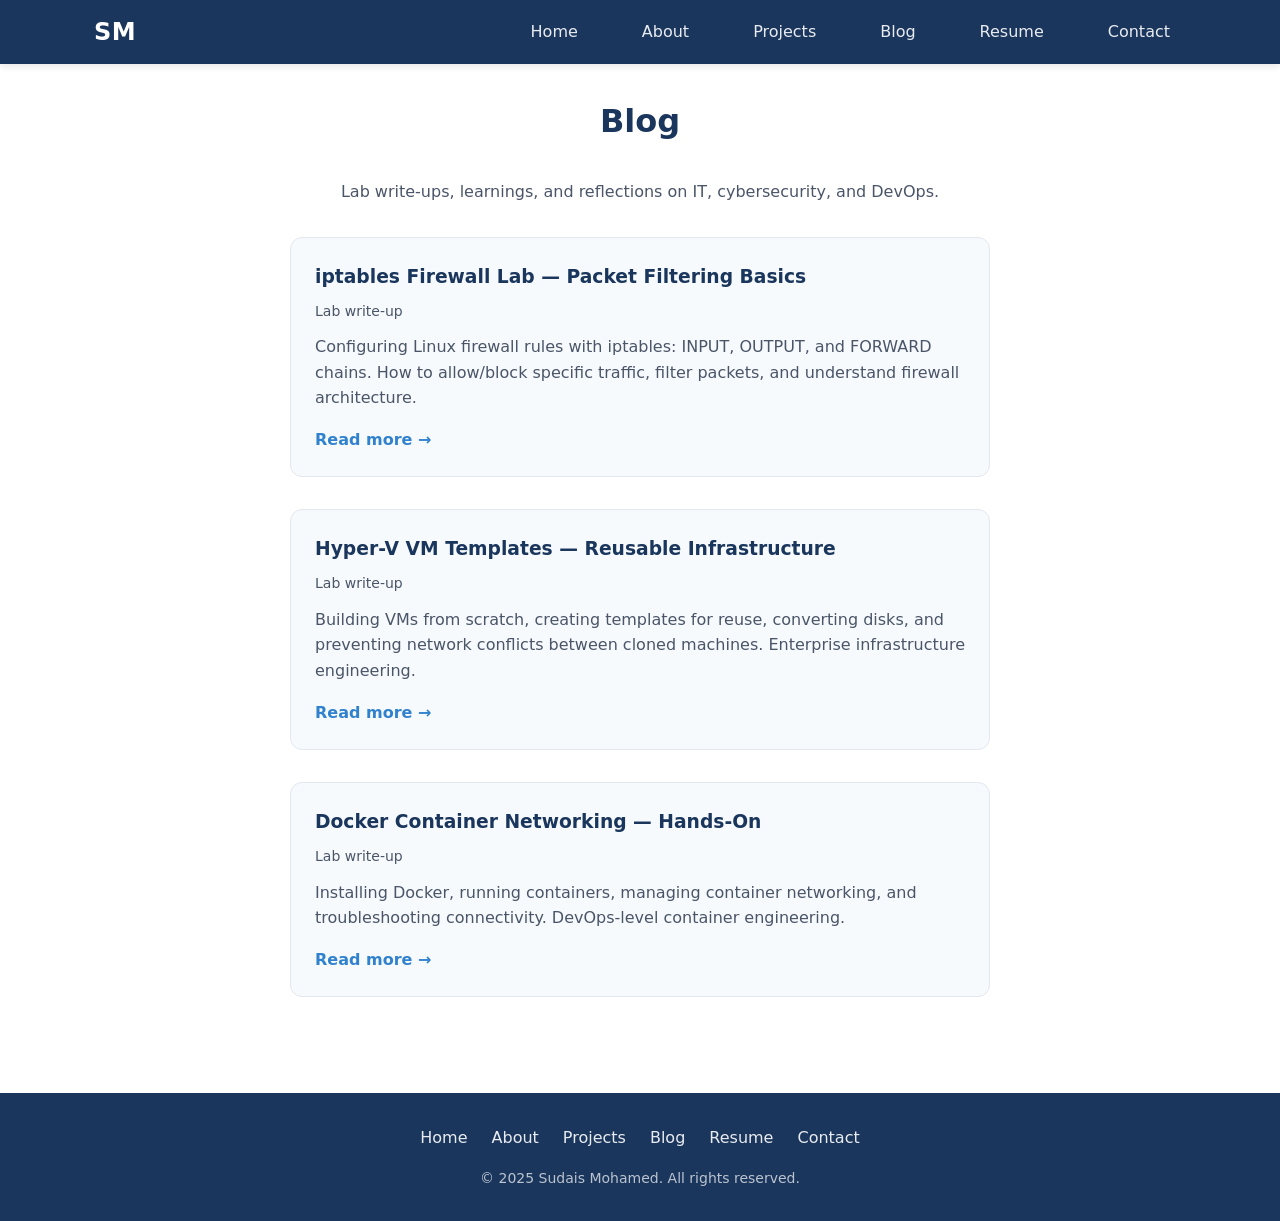
==== blog.html @ 584397a9 "refactor: Revise chatbot functionality and update .gitignore - Transition chatbot.js from FAQ-based " ====
<!DOCTYPE html>
<html lang="en">
<head>
  <meta charset="UTF-8">
  <meta name="viewport" content="width=device-width, initial-scale=1.0">
  <meta name="description" content="Blog - Sudais Mohamed - IT, Cybersecurity, and Lab write-ups">
  <title>Blog | Sudais Mohamed</title>
  <link rel="stylesheet" href="styles.css">
  <style>
    .blog-intro { text-align: center; margin-bottom: 2rem; color: var(--text-light); }
    .blog-list { max-width: 700px; margin: 0 auto; }
    .blog-post { margin-bottom: 2rem; padding: 1.5rem; background: var(--bg-alt); border-radius: var(--border-radius-lg); border: 1px solid var(--border-color); }
    .blog-post h3 { color: var(--primary-color); margin-bottom: 0.5rem; }
    .blog-post .date { font-size: 0.875rem; color: var(--text-light); margin-bottom: 0.75rem; }
    .blog-post p { color: var(--text-light); margin-bottom: 1rem; }
    .blog-post a { font-weight: 600; }
  </style>
</head>
<body>
  <nav id="navbar" class="navbar">
    <div class="nav-container container">
      <a href="index.html" class="nav-brand">SM</a>
      <button class="nav-toggle" id="nav-toggle" aria-label="Toggle menu">
        <span class="hamburger"></span>
        <span class="hamburger"></span>
        <span class="hamburger"></span>
      </button>
      <ul class="nav-menu" id="nav-menu">
        <li><a href="index.html#home" class="nav-link">Home</a></li>
        <li><a href="index.html#about" class="nav-link">About</a></li>
        <li><a href="index.html#projects" class="nav-link">Projects</a></li>
        <li><a href="blog.html" class="nav-link">Blog</a></li>
        <li><a href="index.html#resume" class="nav-link">Resume</a></li>
        <li><a href="index.html#contact" class="nav-link">Contact</a></li>
      </ul>
    </div>
  </nav>

  <section class="section" style="padding-top: calc(var(--nav-height) + 2rem);">
    <div class="container">
      <h1 class="section-title">Blog</h1>
      <p class="blog-intro">Lab write-ups, learnings, and reflections on IT, cybersecurity, and DevOps.</p>
      <div class="blog-list">
        <article class="blog-post">
          <h3>iptables Firewall Lab — Packet Filtering Basics</h3>
          <p class="date">Lab write-up</p>
          <p>Configuring Linux firewall rules with iptables: INPUT, OUTPUT, and FORWARD chains. How to allow/block specific traffic, filter packets, and understand firewall architecture.</p>
          <a href="blog/iptables-lab.html">Read more &rarr;</a>
        </article>
        <article class="blog-post">
          <h3>Hyper-V VM Templates — Reusable Infrastructure</h3>
          <p class="date">Lab write-up</p>
          <p>Building VMs from scratch, creating templates for reuse, converting disks, and preventing network conflicts between cloned machines. Enterprise infrastructure engineering.</p>
          <a href="blog/hyperv-templates.html">Read more &rarr;</a>
        </article>
        <article class="blog-post">
          <h3>Docker Container Networking — Hands-On</h3>
          <p class="date">Lab write-up</p>
          <p>Installing Docker, running containers, managing container networking, and troubleshooting connectivity. DevOps-level container engineering.</p>
          <a href="blog/docker-networking.html">Read more &rarr;</a>
        </article>
      </div>
    </div>
  </section>

  <footer class="footer">
    <div class="container">
      <nav class="footer-nav">
        <a href="index.html#home">Home</a>
        <a href="index.html#about">About</a>
        <a href="index.html#projects">Projects</a>
        <a href="blog.html">Blog</a>
        <a href="index.html#resume">Resume</a>
        <a href="index.html#contact">Contact</a>
      </nav>
      <p class="footer-copy">&copy; 2025 Sudais Mohamed. All rights reserved.</p>
    </div>
  </footer>

  <script src="script.js"></script>
</body>
</html>
---- styles.css ----
/* ===========================================
   Personal Portfolio — Design System & Styles
   =========================================== */

/* --- CSS Variables (Design System) --- */
:root {
  /* Colors */
  --primary-color: #1a365d;
  --primary-dark: #0f2744;
  --secondary-color: #2c5282;
  --accent-color: #3182ce;
  --accent-light: #63b3ed;
  --text-color: #2d3748;
  --text-light: #4a5568;
  --bg-color: #ffffff;
  --bg-alt: #f7fafc;
  --border-color: #e2e8f0;
  --shadow: 0 2px 8px rgba(0, 0, 0, 0.1);
  --shadow-lg: 0 4px 20px rgba(0, 0, 0, 0.12);

  /* Typography */
  --font-family: 'Segoe UI', system-ui, -apple-system, sans-serif;
  --font-size-base: 1rem;
  --font-size-sm: 0.875rem;
  --font-size-lg: 1.125rem;
  --font-size-xl: 1.5rem;
  --font-size-2xl: 2rem;
  --font-size-3xl: 2.5rem;
  --line-height: 1.6;
  --line-height-tight: 1.3;

  /* Spacing */
  --spacing-xs: 0.25rem;
  --spacing-sm: 0.5rem;
  --spacing-md: 1rem;
  --spacing-lg: 1.5rem;
  --spacing-xl: 2rem;
  --spacing-2xl: 3rem;
  --spacing-3xl: 4rem;

  /* Layout */
  --max-width: 1140px;
  --nav-height: 64px;
  --border-radius: 8px;
  --border-radius-lg: 12px;
  --transition: 0.2s ease;
}

/* --- Reset --- */
*,
*::before,
*::after {
  box-sizing: border-box;
  margin: 0;
  padding: 0;
}

html {
  scroll-behavior: smooth;
}

body {
  font-family: var(--font-family);
  font-size: var(--font-size-base);
  line-height: var(--line-height);
  color: var(--text-color);
  background-color: var(--bg-color);
  -webkit-font-smoothing: antialiased;
}

img {
  max-width: 100%;
  height: auto;
  display: block;
}

a {
  color: var(--accent-color);
  text-decoration: none;
  transition: color var(--transition);
}

a:hover {
  color: var(--primary-color);
}

ul {
  list-style: none;
}

/* --- Container --- */
.container {
  width: 100%;
  max-width: var(--max-width);
  margin: 0 auto;
  padding: 0 var(--spacing-lg);
}

/* --- Navigation --- */
.navbar {
  position: fixed;
  top: 0;
  left: 0;
  right: 0;
  height: var(--nav-height);
  background: var(--primary-color);
  color: white;
  z-index: 1000;
  box-shadow: var(--shadow);
}

.nav-container {
  display: flex;
  align-items: center;
  justify-content: space-between;
  height: 100%;
}

.nav-brand {
  font-weight: 700;
  font-size: var(--font-size-xl);
  color: white !important;
  letter-spacing: 0.02em;
}

.nav-brand:hover {
  color: var(--accent-light) !important;
}

.nav-menu {
  display: flex;
  align-items: center;
  gap: var(--spacing-xl);
}

.nav-link {
  color: rgba(255, 255, 255, 0.9) !important;
  font-weight: 500;
  padding: var(--spacing-sm) var(--spacing-md);
  border-radius: var(--border-radius);
}

.nav-link:hover {
  color: white !important;
  background: rgba(255, 255, 255, 0.1);
}

/* Hamburger Toggle (hidden on desktop) */
.nav-toggle {
  display: none;
  flex-direction: column;
  justify-content: center;
  gap: 5px;
  width: 40px;
  height: 40px;
  background: transparent;
  border: none;
  cursor: pointer;
  padding: var(--spacing-sm);
  border-radius: var(--border-radius);
}

.nav-toggle:hover {
  background: rgba(255, 255, 255, 0.1);
}

.hamburger {
  display: block;
  width: 24px;
  height: 2px;
  background: white;
  border-radius: 2px;
  transition: var(--transition);
}

/* Mobile: Show hamburger, hide nav menu by default */
@media (max-width: 767px) {
  .nav-toggle {
    display: flex;
  }

  .nav-menu {
    position: absolute;
    top: var(--nav-height);
    left: 0;
    right: 0;
    flex-direction: column;
    background: var(--primary-dark);
    padding: var(--spacing-lg);
    gap: 0;
    max-height: 0;
    overflow: hidden;
    opacity: 0;
    transition: max-height 0.3s ease, opacity 0.3s ease;
    box-shadow: var(--shadow-lg);
  }

  .nav-menu.active {
    max-height: 320px;
    opacity: 1;
  }

  .nav-menu li {
    width: 100%;
    border-bottom: 1px solid rgba(255, 255, 255, 0.1);
  }

  .nav-menu li:last-child {
    border-bottom: none;
  }

  .nav-link {
    display: block;
    padding: var(--spacing-md);
  }
}

/* --- Sections --- */
.section {
  padding: var(--spacing-3xl) 0;
  min-height: 50vh;
  opacity: 1;
  animation: fadeIn 0.5s ease-out;
}

@keyframes fadeIn {
  from { opacity: 0; }
  to { opacity: 1; }
}

.section-title {
  font-size: var(--font-size-2xl);
  font-weight: 700;
  color: var(--primary-color);
  margin-bottom: var(--spacing-xl);
  text-align: center;
}

/* Home / Hero */
.section-home {
  padding-top: calc(var(--nav-height) + var(--spacing-3xl));
  min-height: 100vh;
  display: flex;
  align-items: center;
  background: linear-gradient(135deg, var(--bg-alt) 0%, #edf2f7 100%);
}

.hero-layout {
  display: flex;
  align-items: center;
  gap: var(--spacing-2xl);
  flex-wrap: wrap;
  justify-content: center;
}

.hero-image-wrap {
  flex-shrink: 0;
}

.hero-profile-img {
  width: 220px;
  height: 220px;
  object-fit: cover;
  border-radius: 50%;
  border: 4px solid var(--accent-color);
  box-shadow: var(--shadow-lg);
}

.hero-content {
  text-align: center;
  max-width: 520px;
}

@media (min-width: 768px) {
  .hero-layout {
    text-align: left;
    justify-content: flex-start;
  }
  .hero-content {
    text-align: left;
  }
}

.hero-title {
  font-size: clamp(2rem, 5vw, var(--font-size-3xl));
  font-weight: 700;
  color: var(--primary-color);
  margin-bottom: var(--spacing-md);
  line-height: var(--line-height-tight);
}

.hero-tagline {
  font-size: var(--font-size-lg);
  color: var(--secondary-color);
  font-weight: 600;
  margin-bottom: var(--spacing-md);
}

.hero-intro {
  color: var(--text-light);
  margin-bottom: var(--spacing-xl);
}

/* Buttons */
.btn {
  display: inline-block;
  padding: var(--spacing-md) var(--spacing-xl);
  font-size: var(--font-size-base);
  font-weight: 600;
  border-radius: var(--border-radius);
  border: none;
  cursor: pointer;
  transition: all var(--transition);
}

.btn-primary {
  background: var(--accent-color);
  color: white;
}

.btn-primary:hover {
  background: var(--secondary-color);
  transform: translateY(-1px);
}

.btn-secondary {
  background: white;
  color: var(--accent-color);
  border: 2px solid var(--accent-color);
}

.btn-secondary:hover {
  background: var(--bg-alt);
}

/* About */
.section-about {
  background: var(--bg-color);
}

.about-summary {
  text-align: center;
  max-width: 600px;
  margin: 0 auto var(--spacing-xl);
  color: var(--text-light);
  font-size: var(--font-size-lg);
}

.about-grid {
  display: grid;
  grid-template-columns: repeat(auto-fit, minmax(280px, 1fr));
  gap: var(--spacing-xl);
}

.about-block {
  padding: var(--spacing-lg);
  background: var(--bg-alt);
  border-radius: var(--border-radius-lg);
  border: 1px solid var(--border-color);
}

.about-block h3 {
  font-size: var(--font-size-lg);
  color: var(--primary-color);
  margin-bottom: var(--spacing-md);
}

.about-block ul {
  padding-left: var(--spacing-md);
}

.about-block ul li {
  position: relative;
  padding-left: var(--spacing-md);
  margin-bottom: var(--spacing-sm);
}

.about-block ul li::before {
  content: "•";
  position: absolute;
  left: 0;
  color: var(--accent-color);
}

.about-block p {
  margin-bottom: var(--spacing-sm);
  color: var(--text-light);
}

/* Projects */
.section-projects {
  background: var(--bg-alt);
}

.projects-intro {
  text-align: center;
  color: var(--text-light);
  margin-bottom: var(--spacing-lg);
  max-width: 640px;
  margin-left: auto;
  margin-right: auto;
}

.projects-filter {
  display: flex;
  flex-wrap: wrap;
  justify-content: center;
  gap: var(--spacing-sm);
  margin-bottom: var(--spacing-xl);
}

.filter-btn {
  padding: var(--spacing-sm) var(--spacing-md);
  font-size: var(--font-size-sm);
  font-weight: 600;
  border: 2px solid var(--border-color);
  border-radius: var(--border-radius);
  background: white;
  color: var(--text-color);
  cursor: pointer;
  transition: all var(--transition);
}

.filter-btn:hover {
  border-color: var(--accent-color);
  color: var(--accent-color);
}

.filter-btn.active {
  background: var(--accent-color);
  border-color: var(--accent-color);
  color: white;
}

.projects-grid {
  display: grid;
  grid-template-columns: repeat(auto-fit, minmax(280px, 1fr));
  gap: var(--spacing-xl);
}

.project-card {
  padding: var(--spacing-xl);
  background: white;
  border-radius: var(--border-radius-lg);
  border: 1px solid var(--border-color);
  transition: box-shadow var(--transition), transform var(--transition);
}

.project-card:hover {
  box-shadow: var(--shadow-lg);
  transform: translateY(-2px);
}

.project-card h3 {
  font-size: var(--font-size-lg);
  color: var(--primary-color);
  margin-bottom: var(--spacing-md);
}

.project-card p {
  color: var(--text-light);
  margin-bottom: var(--spacing-md);
  font-size: var(--font-size-sm);
}

.project-tech {
  display: block;
  font-size: 0.75rem;
  color: var(--accent-color);
  font-weight: 500;
  margin-bottom: var(--spacing-md);
}

.project-link {
  font-weight: 600;
}

.project-card.placeholder {
  opacity: 0.85;
}

.project-card.hidden {
  display: none;
}

.projects-pagination {
  display: flex;
  align-items: center;
  justify-content: center;
  gap: var(--spacing-lg);
  margin-top: var(--spacing-xl);
  padding-top: var(--spacing-xl);
  border-top: 1px solid var(--border-color);
}

.page-btn {
  padding: var(--spacing-sm) var(--spacing-lg);
  font-size: var(--font-size-sm);
  font-weight: 600;
  border: 1px solid var(--border-color);
  border-radius: var(--border-radius);
  background: white;
  color: var(--text-color);
  cursor: pointer;
  transition: all var(--transition);
}

.page-btn:hover:not(:disabled) {
  background: var(--accent-color);
  border-color: var(--accent-color);
  color: white;
}

.page-btn:disabled {
  opacity: 0.5;
  cursor: not-allowed;
}

.page-info {
  font-size: var(--font-size-sm);
  color: var(--text-light);
}

.projects-pagination.hidden {
  display: none;
}

/* Resume */
.section-resume {
  background: var(--bg-color);
}

.resume-description {
  text-align: center;
  color: var(--text-light);
  margin-bottom: var(--spacing-xl);
  max-width: 480px;
  margin-left: auto;
  margin-right: auto;
}

.resume-actions {
  display: flex;
  gap: var(--spacing-md);
  justify-content: center;
  flex-wrap: wrap;
}

/* Contact */
.section-contact {
  background: var(--bg-alt);
}

.contact-form {
  max-width: 480px;
  margin: 0 auto;
}

.form-group {
  margin-bottom: var(--spacing-lg);
}

.form-group label {
  display: block;
  font-weight: 600;
  margin-bottom: var(--spacing-sm);
  color: var(--text-color);
}

.form-group input,
.form-group textarea {
  width: 100%;
  padding: var(--spacing-md);
  font-family: inherit;
  font-size: var(--font-size-base);
  border: 1px solid var(--border-color);
  border-radius: var(--border-radius);
  transition: border-color var(--transition);
}

.form-group input:focus,
.form-group textarea:focus {
  outline: none;
  border-color: var(--accent-color);
}

.form-group textarea {
  min-height: 120px;
  resize: vertical;
}

.contact-form .btn {
  width: 100%;
}

.form-status {
  margin-top: var(--spacing-md);
  font-size: var(--font-size-sm);
  padding: var(--spacing-md);
  border-radius: var(--border-radius);
}

.form-status-success {
  color: #276749;
  background: #c6f6d5;
}

.form-status-error {
  color: #c53030;
  background: #fed7d7;
}

/* Footer */
.footer {
  background: var(--primary-color);
  color: rgba(255, 255, 255, 0.9);
  padding: var(--spacing-xl) 0;
}

.footer-nav {
  display: flex;
  justify-content: center;
  gap: var(--spacing-lg);
  margin-bottom: var(--spacing-md);
}

.footer-nav a {
  color: rgba(255, 255, 255, 0.9) !important;
}

.footer-nav a:hover {
  color: white !important;
}

.footer-qr {
  display: flex;
  flex-direction: column;
  align-items: center;
  margin: var(--spacing-lg) 0;
  padding: var(--spacing-md);
  background: rgba(255, 255, 255, 0.08);
  border-radius: var(--border-radius);
  max-width: 160px;
  margin-left: auto;
  margin-right: auto;
}

.footer-qr-label {
  font-size: var(--font-size-sm);
  margin-bottom: var(--spacing-sm);
  color: rgba(255, 255, 255, 0.9);
}

.qr-code-img {
  width: 120px;
  height: 120px;
  background: white;
  padding: var(--spacing-sm);
  border-radius: var(--border-radius);
}

.footer-copy {
  text-align: center;
  font-size: var(--font-size-sm);
  color: rgba(255, 255, 255, 0.7);
}

/* --- Chatbot Widget (Phase 3 - base structure) --- */
.chatbot-widget {
  position: fixed;
  bottom: var(--spacing-xl);
  right: var(--spacing-xl);
  z-index: 999;
}

.chat-toggle {
  width: 56px;
  height: 56px;
  border-radius: 50%;
  background: var(--accent-color);
  color: white;
  border: none;
  cursor: pointer;
  font-size: 1.5rem;
  box-shadow: var(--shadow-lg);
  transition: transform var(--transition), background var(--transition);
}

.chat-toggle:hover {
  background: var(--secondary-color);
  transform: scale(1.05);
}

.chat-window {
  position: absolute;
  bottom: 70px;
  right: 0;
  width: 320px;
  max-width: calc(100vw - 2 * var(--spacing-xl));
  height: 400px;
  background: white;
  border-radius: var(--border-radius-lg);
  box-shadow: var(--shadow-lg);
  display: flex;
  flex-direction: column;
  overflow: hidden;
}

.chat-window.hidden {
  display: none;
}

.chat-header {
  display: flex;
  align-items: center;
  justify-content: space-between;
  padding: var(--spacing-md);
  background: var(--primary-color);
  color: white;
  font-weight: 600;
}

.chat-close {
  background: transparent;
  border: none;
  color: white;
  font-size: 1.5rem;
  cursor: pointer;
  line-height: 1;
  padding: 0 var(--spacing-sm);
}

.chat-messages {
  flex: 1;
  overflow-y: auto;
  padding: var(--spacing-md);
}

.chat-msg {
  max-width: 85%;
  padding: var(--spacing-md);
  margin-bottom: var(--spacing-sm);
  border-radius: var(--border-radius);
  font-size: var(--font-size-sm);
}

.chat-msg.user {
  margin-left: auto;
  background: var(--accent-color);
  color: white;
}

.chat-msg.bot {
  background: var(--bg-alt);
  color: var(--text-color);
  border: 1px solid var(--border-color);
}

.chat-input-area {
  display: flex;
  gap: var(--spacing-sm);
  padding: var(--spacing-md);
  border-top: 1px solid var(--border-color);
}

.chat-input-area input {
  flex: 1;
  padding: var(--spacing-md);
  border: 1px solid var(--border-color);
  border-radius: var(--border-radius);
  font-size: var(--font-size-base);
}

.chat-send {
  padding: var(--spacing-md) var(--spacing-lg);
  background: var(--accent-color);
  color: white;
  border: none;
  border-radius: var(--border-radius);
  cursor: pointer;
  font-weight: 600;
}

.chat-send:hover {
  background: var(--secondary-color);
}

/* --- Responsive: Larger breakpoints --- */
@media (min-width: 768px) {
  .section {
    padding: var(--spacing-3xl) 0;
  }
}

@media (min-width: 1024px) {
  .hero-title {
    font-size: var(--font-size-3xl);
  }
}
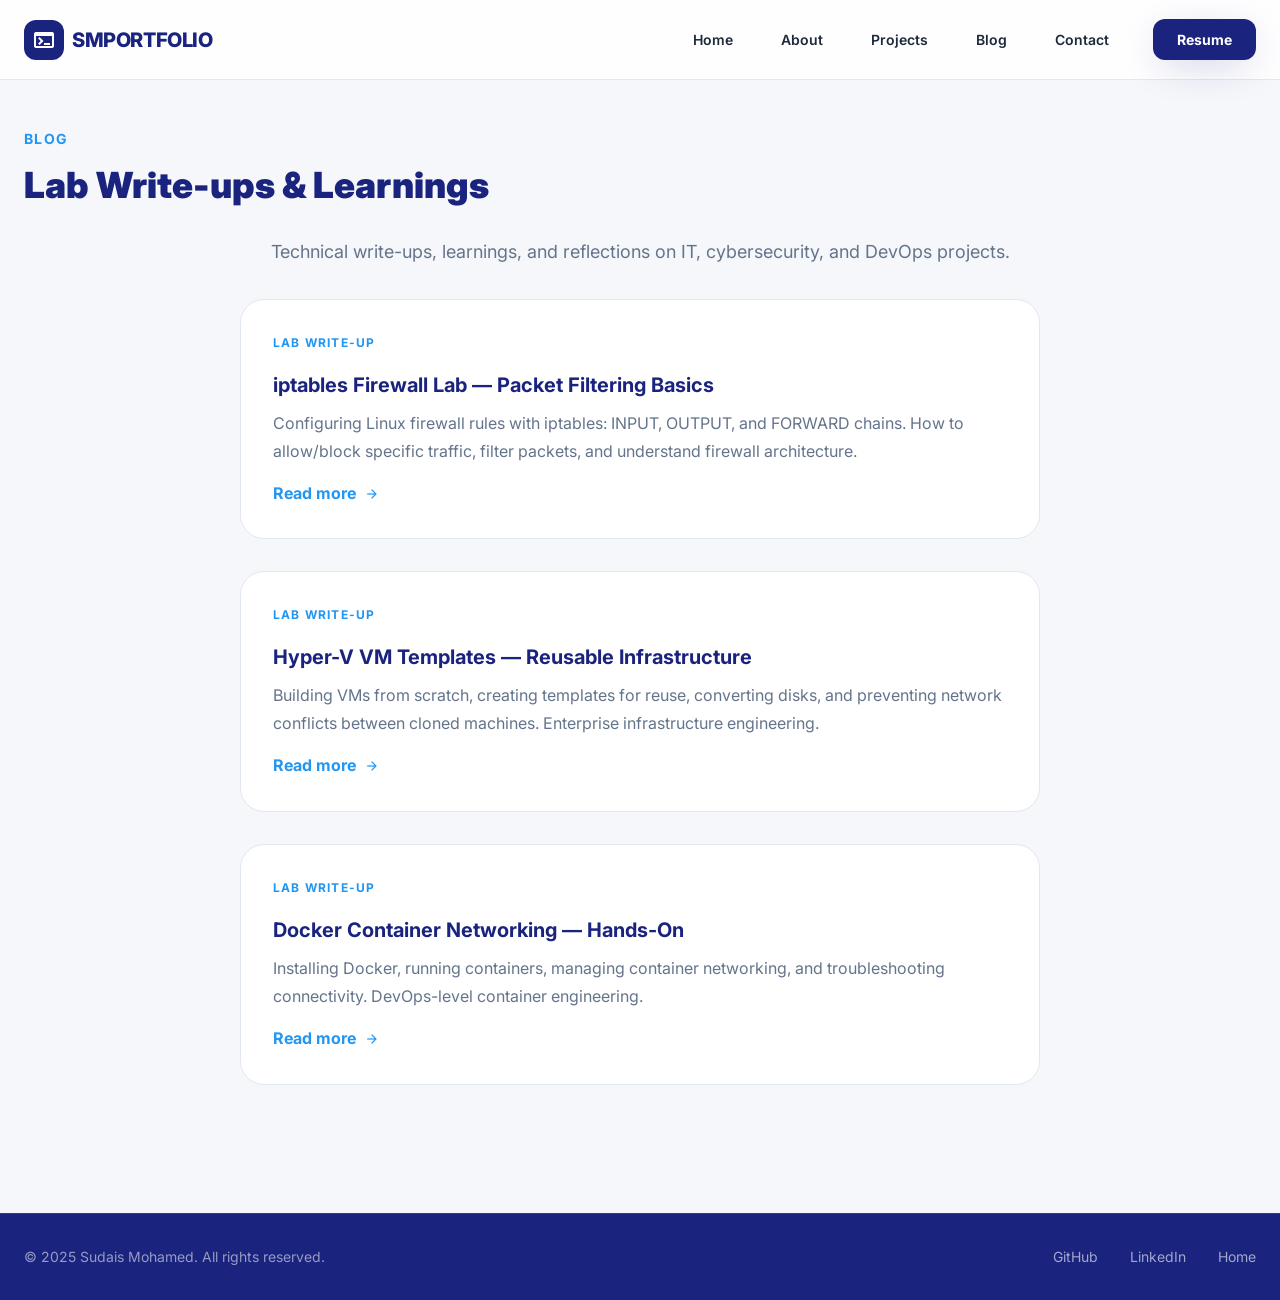
==== commit 130730a5: "feat: Revamp blog layout and enhance navigation - Update blog.html and related blog post pages to im" ====
--- a/blog.html
+++ b/blog.html
@@ -5,21 +5,22 @@
   <meta name="viewport" content="width=device-width, initial-scale=1.0">
   <meta name="description" content="Blog - Sudais Mohamed - IT, Cybersecurity, and Lab write-ups">
   <title>Blog | Sudais Mohamed</title>
+  <link rel="preconnect" href="https://fonts.googleapis.com">
+  <link rel="preconnect" href="https://fonts.gstatic.com" crossorigin>
+  <link href="https://fonts.googleapis.com/css2?family=Inter:wght@300;400;500;600;700;800;900&display=swap" rel="stylesheet">
+  <link href="https://fonts.googleapis.com/css2?family=Material+Symbols+Outlined:wght,FILL@100..700,0..1&display=swap" rel="stylesheet">
   <link rel="stylesheet" href="styles.css">
-  <style>
-    .blog-intro { text-align: center; margin-bottom: 2rem; color: var(--text-light); }
-    .blog-list { max-width: 700px; margin: 0 auto; }
-    .blog-post { margin-bottom: 2rem; padding: 1.5rem; background: var(--bg-alt); border-radius: var(--border-radius-lg); border: 1px solid var(--border-color); }
-    .blog-post h3 { color: var(--primary-color); margin-bottom: 0.5rem; }
-    .blog-post .date { font-size: 0.875rem; color: var(--text-light); margin-bottom: 0.75rem; }
-    .blog-post p { color: var(--text-light); margin-bottom: 1rem; }
-    .blog-post a { font-weight: 600; }
-  </style>
 </head>
 <body>
+  <!-- Navigation -->
   <nav id="navbar" class="navbar">
     <div class="nav-container container">
-      <a href="index.html" class="nav-brand">SM</a>
+      <a href="index.html" class="nav-brand">
+        <span class="nav-brand-icon">
+          <span class="material-symbols-outlined">terminal</span>
+        </span>
+        <span>SMPortfolio</span>
+      </a>
       <button class="nav-toggle" id="nav-toggle" aria-label="Toggle menu">
         <span class="hamburger"></span>
         <span class="hamburger"></span>
@@ -30,50 +31,59 @@
         <li><a href="index.html#about" class="nav-link">About</a></li>
         <li><a href="index.html#projects" class="nav-link">Projects</a></li>
         <li><a href="blog.html" class="nav-link">Blog</a></li>
-        <li><a href="index.html#resume" class="nav-link">Resume</a></li>
         <li><a href="index.html#contact" class="nav-link">Contact</a></li>
+        <li><a href="assets/resume/resume.pdf" target="_blank" rel="noopener" class="nav-resume-btn">Resume</a></li>
       </ul>
     </div>
   </nav>
 
-  <section class="section" style="padding-top: calc(var(--nav-height) + 2rem);">
+  <!-- Blog Section -->
+  <section class="section" style="padding-top: calc(var(--nav-height) + 3rem); min-height: 100vh;">
     <div class="container">
-      <h1 class="section-title">Blog</h1>
-      <p class="blog-intro">Lab write-ups, learnings, and reflections on IT, cybersecurity, and DevOps.</p>
+      <div class="projects-header" style="margin-bottom: var(--spacing-8);">
+        <div class="projects-header-text">
+          <p class="projects-label">Blog</p>
+          <h1 class="projects-title">Lab Write-ups & Learnings</h1>
+        </div>
+      </div>
+      <p class="blog-intro">Technical write-ups, learnings, and reflections on IT, cybersecurity, and DevOps projects.</p>
+      
       <div class="blog-list">
         <article class="blog-post">
+          <p class="date">Lab Write-up</p>
           <h3>iptables Firewall Lab — Packet Filtering Basics</h3>
-          <p class="date">Lab write-up</p>
           <p>Configuring Linux firewall rules with iptables: INPUT, OUTPUT, and FORWARD chains. How to allow/block specific traffic, filter packets, and understand firewall architecture.</p>
-          <a href="blog/iptables-lab.html">Read more &rarr;</a>
+          <a href="blog/iptables-lab.html">Read more <span class="material-symbols-outlined" style="font-size: 1rem; vertical-align: middle;">arrow_forward</span></a>
         </article>
+        
         <article class="blog-post">
+          <p class="date">Lab Write-up</p>
           <h3>Hyper-V VM Templates — Reusable Infrastructure</h3>
-          <p class="date">Lab write-up</p>
           <p>Building VMs from scratch, creating templates for reuse, converting disks, and preventing network conflicts between cloned machines. Enterprise infrastructure engineering.</p>
-          <a href="blog/hyperv-templates.html">Read more &rarr;</a>
+          <a href="blog/hyperv-templates.html">Read more <span class="material-symbols-outlined" style="font-size: 1rem; vertical-align: middle;">arrow_forward</span></a>
         </article>
+        
         <article class="blog-post">
+          <p class="date">Lab Write-up</p>
           <h3>Docker Container Networking — Hands-On</h3>
-          <p class="date">Lab write-up</p>
           <p>Installing Docker, running containers, managing container networking, and troubleshooting connectivity. DevOps-level container engineering.</p>
-          <a href="blog/docker-networking.html">Read more &rarr;</a>
+          <a href="blog/docker-networking.html">Read more <span class="material-symbols-outlined" style="font-size: 1rem; vertical-align: middle;">arrow_forward</span></a>
         </article>
       </div>
     </div>
   </section>
 
+  <!-- Footer -->
   <footer class="footer">
     <div class="container">
-      <nav class="footer-nav">
-        <a href="index.html#home">Home</a>
-        <a href="index.html#about">About</a>
-        <a href="index.html#projects">Projects</a>
-        <a href="blog.html">Blog</a>
-        <a href="index.html#resume">Resume</a>
-        <a href="index.html#contact">Contact</a>
-      </nav>
-      <p class="footer-copy">&copy; 2025 Sudais Mohamed. All rights reserved.</p>
+      <div class="footer-content">
+        <p class="footer-copy">&copy; 2025 Sudais Mohamed. All rights reserved.</p>
+        <div class="footer-links">
+          <a href="https://github.com/sudais7" target="_blank" rel="noopener">GitHub</a>
+          <a href="https://linkedin.com/in/sudais-mohamed" target="_blank" rel="noopener">LinkedIn</a>
+          <a href="index.html">Home</a>
+        </div>
+      </div>
     </div>
   </footer>
 
--- a/styles.css
+++ b/styles.css
@@ -1,49 +1,78 @@
 /* ===========================================
-   Personal Portfolio — Design System & Styles
+   Personal Portfolio — Premium Design System
+   Inspired by modern developer portfolios
    =========================================== */
+
+/* --- Google Fonts --- */
+@import url('https://fonts.googleapis.com/css2?family=Inter:wght@300;400;500;600;700;800;900&display=swap');
 
 /* --- CSS Variables (Design System) --- */
 :root {
-  /* Colors */
-  --primary-color: #1a365d;
-  --primary-dark: #0f2744;
-  --secondary-color: #2c5282;
-  --accent-color: #3182ce;
-  --accent-light: #63b3ed;
-  --text-color: #2d3748;
-  --text-light: #4a5568;
-  --bg-color: #ffffff;
-  --bg-alt: #f7fafc;
+  /* Colors - Premium palette */
+  --primary: #1A237E;
+  --primary-dark: #0d1442;
+  --secondary: #64B5F6;
+  --accent: #2196F3;
+  --accent-light: #64B5F6;
+  --text-color: #1e293b;
+  --text-light: #64748b;
+  --text-muted: #94a3b8;
+  --bg-color: #F5F7FA;
+  --bg-white: #ffffff;
+  --bg-dark: #121320;
   --border-color: #e2e8f0;
-  --shadow: 0 2px 8px rgba(0, 0, 0, 0.1);
-  --shadow-lg: 0 4px 20px rgba(0, 0, 0, 0.12);
+  --border-light: #f1f5f9;
+  --shadow-sm: 0 1px 2px rgba(0, 0, 0, 0.05);
+  --shadow: 0 4px 6px -1px rgba(0, 0, 0, 0.1), 0 2px 4px -2px rgba(0, 0, 0, 0.1);
+  --shadow-lg: 0 10px 15px -3px rgba(0, 0, 0, 0.1), 0 4px 6px -4px rgba(0, 0, 0, 0.1);
+  --shadow-xl: 0 20px 25px -5px rgba(0, 0, 0, 0.1), 0 8px 10px -6px rgba(0, 0, 0, 0.1);
+  --shadow-2xl: 0 25px 50px -12px rgba(0, 0, 0, 0.25);
+  --shadow-accent: 0 10px 40px -10px rgba(33, 150, 243, 0.4);
+  --shadow-primary: 0 10px 40px -10px rgba(26, 35, 126, 0.3);
 
   /* Typography */
-  --font-family: 'Segoe UI', system-ui, -apple-system, sans-serif;
+  --font-family: 'Inter', system-ui, -apple-system, sans-serif;
+  --font-size-xs: 0.75rem;
+  --font-size-sm: 0.875rem;
   --font-size-base: 1rem;
-  --font-size-sm: 0.875rem;
   --font-size-lg: 1.125rem;
-  --font-size-xl: 1.5rem;
-  --font-size-2xl: 2rem;
-  --font-size-3xl: 2.5rem;
+  --font-size-xl: 1.25rem;
+  --font-size-2xl: 1.5rem;
+  --font-size-3xl: 1.875rem;
+  --font-size-4xl: 2.25rem;
+  --font-size-5xl: 3rem;
+  --font-size-6xl: 3.75rem;
+  --font-size-7xl: 4.5rem;
   --line-height: 1.6;
-  --line-height-tight: 1.3;
+  --line-height-tight: 1.1;
+  --line-height-relaxed: 1.75;
 
   /* Spacing */
-  --spacing-xs: 0.25rem;
-  --spacing-sm: 0.5rem;
-  --spacing-md: 1rem;
-  --spacing-lg: 1.5rem;
-  --spacing-xl: 2rem;
-  --spacing-2xl: 3rem;
-  --spacing-3xl: 4rem;
+  --spacing-1: 0.25rem;
+  --spacing-2: 0.5rem;
+  --spacing-3: 0.75rem;
+  --spacing-4: 1rem;
+  --spacing-5: 1.25rem;
+  --spacing-6: 1.5rem;
+  --spacing-8: 2rem;
+  --spacing-10: 2.5rem;
+  --spacing-12: 3rem;
+  --spacing-16: 4rem;
+  --spacing-20: 5rem;
+  --spacing-24: 6rem;
 
   /* Layout */
-  --max-width: 1140px;
-  --nav-height: 64px;
-  --border-radius: 8px;
-  --border-radius-lg: 12px;
-  --transition: 0.2s ease;
+  --max-width: 1280px;
+  --nav-height: 80px;
+  --border-radius: 0.5rem;
+  --border-radius-lg: 0.75rem;
+  --border-radius-xl: 1rem;
+  --border-radius-2xl: 1.5rem;
+  --border-radius-full: 9999px;
+  --transition-fast: 150ms ease;
+  --transition: 200ms ease;
+  --transition-slow: 300ms ease;
+  --transition-slower: 500ms ease;
 }
 
 /* --- Reset --- */
@@ -57,6 +86,8 @@
 
 html {
   scroll-behavior: smooth;
+  -webkit-font-smoothing: antialiased;
+  -moz-osx-font-smoothing: grayscale;
 }
 
 body {
@@ -65,7 +96,6 @@
   line-height: var(--line-height);
   color: var(--text-color);
   background-color: var(--bg-color);
-  -webkit-font-smoothing: antialiased;
 }
 
 img {
@@ -75,17 +105,24 @@
 }
 
 a {
-  color: var(--accent-color);
+  color: var(--accent);
   text-decoration: none;
   transition: color var(--transition);
 }
 
 a:hover {
-  color: var(--primary-color);
+  color: var(--primary);
 }
 
 ul {
   list-style: none;
+}
+
+/* --- Glass Effect --- */
+.glass-effect {
+  background: rgba(255, 255, 255, 0.85);
+  backdrop-filter: blur(12px);
+  -webkit-backdrop-filter: blur(12px);
 }
 
 /* --- Container --- */
@@ -93,20 +130,23 @@
   width: 100%;
   max-width: var(--max-width);
   margin: 0 auto;
-  padding: 0 var(--spacing-lg);
-}
-
-/* --- Navigation --- */
+  padding: 0 var(--spacing-6);
+}
+
+/* ===========================================
+   Navigation - Premium Glass Style
+   =========================================== */
 .navbar {
   position: fixed;
   top: 0;
   left: 0;
   right: 0;
   height: var(--nav-height);
-  background: var(--primary-color);
-  color: white;
+  background: rgba(255, 255, 255, 0.85);
+  backdrop-filter: blur(12px);
+  -webkit-backdrop-filter: blur(12px);
+  border-bottom: 1px solid var(--border-color);
   z-index: 1000;
-  box-shadow: var(--shadow);
 }
 
 .nav-container {
@@ -117,64 +157,92 @@
 }
 
 .nav-brand {
-  font-weight: 700;
+  display: flex;
+  align-items: center;
+  gap: var(--spacing-2);
+  font-weight: 800;
   font-size: var(--font-size-xl);
+  color: var(--primary) !important;
+  text-transform: uppercase;
+  letter-spacing: -0.02em;
+}
+
+.nav-brand-icon {
+  display: flex;
+  align-items: center;
+  justify-content: center;
+  width: 40px;
+  height: 40px;
+  background: var(--primary);
+  color: white;
+  border-radius: var(--border-radius-lg);
+  font-size: var(--font-size-lg);
+}
+
+.nav-brand:hover {
+  color: var(--accent) !important;
+}
+
+.nav-menu {
+  display: flex;
+  align-items: center;
+  gap: var(--spacing-10);
+}
+
+.nav-link {
+  color: var(--text-color) !important;
+  font-weight: 600;
+  font-size: var(--font-size-sm);
+  padding: var(--spacing-2) var(--spacing-1);
+  transition: color var(--transition);
+}
+
+.nav-link:hover {
+  color: var(--accent) !important;
+}
+
+.nav-resume-btn {
+  background: var(--primary);
   color: white !important;
-  letter-spacing: 0.02em;
-}
-
-.nav-brand:hover {
-  color: var(--accent-light) !important;
-}
-
-.nav-menu {
-  display: flex;
-  align-items: center;
-  gap: var(--spacing-xl);
-}
-
-.nav-link {
-  color: rgba(255, 255, 255, 0.9) !important;
-  font-weight: 500;
-  padding: var(--spacing-sm) var(--spacing-md);
-  border-radius: var(--border-radius);
-}
-
-.nav-link:hover {
+  padding: var(--spacing-3) var(--spacing-6);
+  border-radius: var(--border-radius-lg);
+  font-weight: 700;
+  font-size: var(--font-size-sm);
+  box-shadow: var(--shadow-primary);
+  transition: all var(--transition);
+}
+
+.nav-resume-btn:hover {
+  background: var(--primary-dark);
   color: white !important;
-  background: rgba(255, 255, 255, 0.1);
-}
-
-/* Hamburger Toggle (hidden on desktop) */
+  transform: translateY(-1px);
+}
+
+/* Hamburger Toggle */
 .nav-toggle {
   display: none;
   flex-direction: column;
   justify-content: center;
-  gap: 5px;
-  width: 40px;
-  height: 40px;
+  gap: 6px;
+  width: 44px;
+  height: 44px;
   background: transparent;
   border: none;
   cursor: pointer;
-  padding: var(--spacing-sm);
+  padding: var(--spacing-2);
   border-radius: var(--border-radius);
-}
-
-.nav-toggle:hover {
-  background: rgba(255, 255, 255, 0.1);
 }
 
 .hamburger {
   display: block;
   width: 24px;
   height: 2px;
-  background: white;
+  background: var(--text-color);
   border-radius: 2px;
   transition: var(--transition);
 }
 
-/* Mobile: Show hamburger, hide nav menu by default */
-@media (max-width: 767px) {
+@media (max-width: 1023px) {
   .nav-toggle {
     display: flex;
   }
@@ -185,24 +253,25 @@
     left: 0;
     right: 0;
     flex-direction: column;
-    background: var(--primary-dark);
-    padding: var(--spacing-lg);
+    background: var(--bg-white);
+    padding: var(--spacing-6);
     gap: 0;
     max-height: 0;
     overflow: hidden;
     opacity: 0;
-    transition: max-height 0.3s ease, opacity 0.3s ease;
-    box-shadow: var(--shadow-lg);
+    transition: max-height var(--transition-slow), opacity var(--transition-slow);
+    box-shadow: var(--shadow-xl);
+    border-bottom: 1px solid var(--border-color);
   }
 
   .nav-menu.active {
-    max-height: 320px;
+    max-height: 400px;
     opacity: 1;
   }
 
   .nav-menu li {
     width: 100%;
-    border-bottom: 1px solid rgba(255, 255, 255, 0.1);
+    border-bottom: 1px solid var(--border-light);
   }
 
   .nav-menu li:last-child {
@@ -211,191 +280,486 @@
 
   .nav-link {
     display: block;
-    padding: var(--spacing-md);
-  }
-}
-
-/* --- Sections --- */
+    padding: var(--spacing-4);
+  }
+
+  .nav-resume-btn {
+    margin-top: var(--spacing-4);
+    text-align: center;
+    display: block;
+  }
+}
+
+/* ===========================================
+   Hero Section - Premium Layout
+   =========================================== */
 .section {
-  padding: var(--spacing-3xl) 0;
-  min-height: 50vh;
-  opacity: 1;
-  animation: fadeIn 0.5s ease-out;
-}
-
-@keyframes fadeIn {
-  from { opacity: 0; }
-  to { opacity: 1; }
-}
-
-.section-title {
-  font-size: var(--font-size-2xl);
-  font-weight: 700;
-  color: var(--primary-color);
-  margin-bottom: var(--spacing-xl);
+  padding: var(--spacing-24) 0;
+  min-height: auto;
+}
+
+.section-home {
+  padding-top: calc(var(--nav-height) + var(--spacing-12));
+  padding-bottom: var(--spacing-24);
+  min-height: 100vh;
+  display: flex;
+  align-items: center;
+  background: var(--bg-color);
+  position: relative;
+  overflow: hidden;
+}
+
+.hero-layout {
+  display: flex;
+  flex-direction: column-reverse;
+  align-items: center;
+  gap: var(--spacing-16);
+}
+
+@media (min-width: 1024px) {
+  .hero-layout {
+    flex-direction: row;
+    gap: var(--spacing-16);
+  }
+}
+
+.hero-content {
+  flex: 1;
   text-align: center;
 }
 
-/* Home / Hero */
-.section-home {
-  padding-top: calc(var(--nav-height) + var(--spacing-3xl));
-  min-height: 100vh;
-  display: flex;
-  align-items: center;
-  background: linear-gradient(135deg, var(--bg-alt) 0%, #edf2f7 100%);
-}
-
-.hero-layout {
-  display: flex;
-  align-items: center;
-  gap: var(--spacing-2xl);
-  flex-wrap: wrap;
-  justify-content: center;
-}
-
-.hero-image-wrap {
-  flex-shrink: 0;
-}
-
-.hero-profile-img {
-  width: 220px;
-  height: 220px;
-  object-fit: cover;
-  border-radius: 50%;
-  border: 4px solid var(--accent-color);
-  box-shadow: var(--shadow-lg);
-}
-
-.hero-content {
-  text-align: center;
-  max-width: 520px;
-}
-
-@media (min-width: 768px) {
-  .hero-layout {
-    text-align: left;
-    justify-content: flex-start;
-  }
+@media (min-width: 1024px) {
   .hero-content {
     text-align: left;
   }
 }
 
+.hero-badge {
+  display: inline-flex;
+  align-items: center;
+  gap: var(--spacing-2);
+  padding: var(--spacing-1) var(--spacing-3);
+  background: rgba(33, 150, 243, 0.1);
+  border: 1px solid rgba(33, 150, 243, 0.2);
+  border-radius: var(--border-radius-full);
+  font-size: var(--font-size-xs);
+  font-weight: 700;
+  color: var(--accent);
+  text-transform: uppercase;
+  letter-spacing: 0.1em;
+  margin-bottom: var(--spacing-6);
+}
+
+.hero-badge-dot {
+  position: relative;
+  width: 8px;
+  height: 8px;
+}
+
+.hero-badge-dot::before {
+  content: '';
+  position: absolute;
+  inset: 0;
+  background: var(--accent);
+  border-radius: 50%;
+  animation: pulse 2s infinite;
+}
+
+.hero-badge-dot::after {
+  content: '';
+  position: absolute;
+  inset: 0;
+  background: var(--accent);
+  border-radius: 50%;
+}
+
+@keyframes pulse {
+  0%, 100% { transform: scale(1); opacity: 1; }
+  50% { transform: scale(1.5); opacity: 0; }
+}
+
 .hero-title {
-  font-size: clamp(2rem, 5vw, var(--font-size-3xl));
-  font-weight: 700;
-  color: var(--primary-color);
-  margin-bottom: var(--spacing-md);
+  font-size: clamp(var(--font-size-4xl), 6vw, var(--font-size-7xl));
+  font-weight: 900;
+  color: var(--primary);
   line-height: var(--line-height-tight);
+  margin-bottom: var(--spacing-8);
+  letter-spacing: -0.02em;
+}
+
+.hero-title-accent {
+  color: var(--accent);
+  text-decoration: underline;
+  text-decoration-color: rgba(100, 181, 246, 0.3);
+  text-underline-offset: 4px;
 }
 
 .hero-tagline {
   font-size: var(--font-size-lg);
-  color: var(--secondary-color);
-  font-weight: 600;
-  margin-bottom: var(--spacing-md);
+  color: var(--text-light);
+  max-width: 600px;
+  margin-bottom: var(--spacing-10);
+  line-height: var(--line-height-relaxed);
+}
+
+@media (min-width: 1024px) {
+  .hero-tagline {
+    margin-left: 0;
+    margin-right: auto;
+  }
 }
 
 .hero-intro {
-  color: var(--text-light);
-  margin-bottom: var(--spacing-xl);
-}
-
-/* Buttons */
+  display: none;
+}
+
+.hero-buttons {
+  display: flex;
+  flex-direction: column;
+  gap: var(--spacing-4);
+}
+
+@media (min-width: 640px) {
+  .hero-buttons {
+    flex-direction: row;
+    justify-content: center;
+  }
+}
+
+@media (min-width: 1024px) {
+  .hero-buttons {
+    justify-content: flex-start;
+  }
+}
+
+.hero-image-wrap {
+  flex: 1;
+  position: relative;
+  display: flex;
+  justify-content: center;
+}
+
+.hero-image-bg {
+  position: absolute;
+  top: 50%;
+  left: 50%;
+  transform: translate(-50%, -50%);
+  width: 120%;
+  height: 120%;
+  background: radial-gradient(ellipse at center, rgba(26, 35, 126, 0.08) 0%, transparent 70%);
+  border-radius: 50%;
+  filter: blur(40px);
+  z-index: 0;
+}
+
+.hero-profile-img {
+  position: relative;
+  width: 280px;
+  height: 280px;
+  object-fit: cover;
+  border-radius: var(--border-radius-2xl);
+  border: 8px solid var(--bg-white);
+  box-shadow: var(--shadow-2xl);
+  transform: rotate(2deg);
+  transition: transform var(--transition-slower);
+  z-index: 1;
+}
+
+.hero-profile-img:hover {
+  transform: rotate(0deg);
+}
+
+@media (min-width: 768px) {
+  .hero-profile-img {
+    width: 360px;
+    height: 360px;
+  }
+}
+
+@media (min-width: 1024px) {
+  .hero-profile-img {
+    width: 420px;
+    height: 420px;
+  }
+}
+
+/* ===========================================
+   Buttons - Premium Style
+   =========================================== */
 .btn {
-  display: inline-block;
-  padding: var(--spacing-md) var(--spacing-xl);
-  font-size: var(--font-size-base);
-  font-weight: 600;
-  border-radius: var(--border-radius);
+  display: inline-flex;
+  align-items: center;
+  justify-content: center;
+  padding: var(--spacing-4) var(--spacing-8);
+  font-family: inherit;
+  font-size: var(--font-size-lg);
+  font-weight: 700;
+  border-radius: var(--border-radius-xl);
   border: none;
   cursor: pointer;
   transition: all var(--transition);
+  text-decoration: none;
 }
 
 .btn-primary {
-  background: var(--accent-color);
-  color: white;
+  background: var(--accent);
+  color: white !important;
+  box-shadow: var(--shadow-accent);
 }
 
 .btn-primary:hover {
-  background: var(--secondary-color);
-  transform: translateY(-1px);
+  background: #1976D2;
+  color: white !important;
+  transform: translateY(-2px);
+  box-shadow: 0 15px 40px -10px rgba(33, 150, 243, 0.5);
 }
 
 .btn-secondary {
-  background: white;
-  color: var(--accent-color);
-  border: 2px solid var(--accent-color);
+  background: var(--bg-white);
+  color: var(--text-color) !important;
+  border: 2px solid var(--border-color);
 }
 
 .btn-secondary:hover {
-  background: var(--bg-alt);
-}
-
-/* About */
+  background: var(--bg-color);
+  border-color: var(--text-muted);
+  color: var(--text-color) !important;
+}
+
+/* ===========================================
+   About Section - Quick Facts Style
+   =========================================== */
 .section-about {
+  background: var(--bg-white);
+  border-top: 1px solid var(--border-color);
+  border-bottom: 1px solid var(--border-color);
+}
+
+.about-layout {
+  display: flex;
+  flex-direction: column;
+  gap: var(--spacing-16);
+}
+
+@media (min-width: 1024px) {
+  .about-layout {
+    flex-direction: row;
+    align-items: flex-start;
+  }
+}
+
+.about-sidebar {
+  width: 100%;
+}
+
+@media (min-width: 1024px) {
+  .about-sidebar {
+    width: 33.333%;
+    position: sticky;
+    top: calc(var(--nav-height) + var(--spacing-8));
+  }
+}
+
+.about-sidebar-title {
+  font-size: var(--font-size-3xl);
+  font-weight: 700;
+  color: var(--primary);
+  margin-bottom: var(--spacing-8);
+}
+
+.about-facts {
+  display: flex;
+  flex-direction: column;
+  gap: var(--spacing-4);
+}
+
+.about-fact {
+  display: flex;
+  align-items: center;
+  gap: var(--spacing-4);
+  padding: var(--spacing-4);
   background: var(--bg-color);
+  border: 1px solid var(--border-light);
+  border-radius: var(--border-radius-xl);
+}
+
+.about-fact-icon {
+  display: flex;
+  align-items: center;
+  justify-content: center;
+  width: 44px;
+  height: 44px;
+  background: rgba(33, 150, 243, 0.1);
+  color: var(--accent);
+  border-radius: var(--border-radius-lg);
+  font-size: var(--font-size-xl);
+}
+
+.about-fact-label {
+  font-size: var(--font-size-xs);
+  font-weight: 700;
+  color: var(--text-muted);
+  text-transform: uppercase;
+  letter-spacing: 0.05em;
+}
+
+.about-fact-value {
+  font-weight: 700;
+  color: var(--text-color);
+}
+
+.about-main {
+  width: 100%;
+}
+
+@media (min-width: 1024px) {
+  .about-main {
+    width: 66.666%;
+  }
+}
+
+.about-label {
+  font-size: var(--font-size-sm);
+  font-weight: 700;
+  color: var(--accent);
+  text-transform: uppercase;
+  letter-spacing: 0.1em;
+  margin-bottom: var(--spacing-4);
+}
+
+.about-headline {
+  font-size: clamp(var(--font-size-2xl), 4vw, var(--font-size-4xl));
+  font-weight: 900;
+  color: var(--primary);
+  line-height: var(--line-height-tight);
+  margin-bottom: var(--spacing-8);
+}
+
+.about-content {
+  max-width: none;
 }
 
 .about-summary {
-  text-align: center;
-  max-width: 600px;
-  margin: 0 auto var(--spacing-xl);
+  font-size: var(--font-size-lg);
   color: var(--text-light);
-  font-size: var(--font-size-lg);
+  line-height: var(--line-height-relaxed);
+  margin-bottom: var(--spacing-6);
+  text-align: left;
+  max-width: none;
 }
 
 .about-grid {
-  display: grid;
-  grid-template-columns: repeat(auto-fit, minmax(280px, 1fr));
-  gap: var(--spacing-xl);
-}
-
+  display: none;
+}
+
+.about-skills {
+  display: flex;
+  flex-wrap: wrap;
+  gap: var(--spacing-3);
+  margin-top: var(--spacing-12);
+}
+
+.about-skill-tag {
+  padding: var(--spacing-2) var(--spacing-4);
+  background: var(--bg-color);
+  border-radius: var(--border-radius-lg);
+  font-size: var(--font-size-sm);
+  font-weight: 500;
+  color: var(--text-color);
+}
+
+/* Legacy about-block support */
 .about-block {
-  padding: var(--spacing-lg);
-  background: var(--bg-alt);
-  border-radius: var(--border-radius-lg);
-  border: 1px solid var(--border-color);
+  padding: var(--spacing-6);
+  background: var(--bg-color);
+  border-radius: var(--border-radius-xl);
+  border: 1px solid var(--border-light);
 }
 
 .about-block h3 {
   font-size: var(--font-size-lg);
-  color: var(--primary-color);
-  margin-bottom: var(--spacing-md);
+  font-weight: 700;
+  color: var(--primary);
+  margin-bottom: var(--spacing-4);
 }
 
 .about-block ul {
-  padding-left: var(--spacing-md);
+  padding-left: var(--spacing-4);
 }
 
 .about-block ul li {
   position: relative;
-  padding-left: var(--spacing-md);
-  margin-bottom: var(--spacing-sm);
+  padding-left: var(--spacing-4);
+  margin-bottom: var(--spacing-2);
+  color: var(--text-light);
 }
 
 .about-block ul li::before {
   content: "•";
   position: absolute;
   left: 0;
-  color: var(--accent-color);
+  color: var(--accent);
 }
 
 .about-block p {
-  margin-bottom: var(--spacing-sm);
+  margin-bottom: var(--spacing-2);
   color: var(--text-light);
 }
 
-/* Projects */
+/* ===========================================
+   Projects Section - Premium Cards
+   =========================================== */
 .section-projects {
-  background: var(--bg-alt);
+  background: var(--bg-color);
+}
+
+.section-title {
+  font-size: var(--font-size-2xl);
+  font-weight: 700;
+  color: var(--primary);
+  margin-bottom: var(--spacing-8);
+  text-align: center;
+}
+
+.projects-header {
+  display: flex;
+  flex-direction: column;
+  gap: var(--spacing-4);
+  margin-bottom: var(--spacing-16);
+}
+
+@media (min-width: 768px) {
+  .projects-header {
+    flex-direction: row;
+    align-items: flex-end;
+    justify-content: space-between;
+  }
+}
+
+.projects-header-text {
+  max-width: 600px;
+}
+
+.projects-label {
+  font-size: var(--font-size-sm);
+  font-weight: 700;
+  color: var(--accent);
+  text-transform: uppercase;
+  letter-spacing: 0.1em;
+  margin-bottom: var(--spacing-4);
+}
+
+.projects-title {
+  font-size: clamp(var(--font-size-2xl), 4vw, var(--font-size-4xl));
+  font-weight: 900;
+  color: var(--primary);
+  line-height: var(--line-height-tight);
 }
 
 .projects-intro {
   text-align: center;
   color: var(--text-light);
-  margin-bottom: var(--spacing-lg);
+  margin-bottom: var(--spacing-6);
   max-width: 640px;
   margin-left: auto;
   margin-right: auto;
@@ -405,109 +769,214 @@
   display: flex;
   flex-wrap: wrap;
   justify-content: center;
-  gap: var(--spacing-sm);
-  margin-bottom: var(--spacing-xl);
+  gap: var(--spacing-2);
+  margin-bottom: var(--spacing-8);
 }
 
 .filter-btn {
-  padding: var(--spacing-sm) var(--spacing-md);
+  padding: var(--spacing-2) var(--spacing-4);
+  font-family: inherit;
   font-size: var(--font-size-sm);
   font-weight: 600;
   border: 2px solid var(--border-color);
-  border-radius: var(--border-radius);
-  background: white;
+  border-radius: var(--border-radius-lg);
+  background: var(--bg-white);
   color: var(--text-color);
   cursor: pointer;
   transition: all var(--transition);
 }
 
 .filter-btn:hover {
-  border-color: var(--accent-color);
-  color: var(--accent-color);
+  border-color: var(--accent);
+  color: var(--accent);
 }
 
 .filter-btn.active {
-  background: var(--accent-color);
-  border-color: var(--accent-color);
+  background: var(--accent);
+  border-color: var(--accent);
   color: white;
 }
 
 .projects-grid {
   display: grid;
-  grid-template-columns: repeat(auto-fit, minmax(280px, 1fr));
-  gap: var(--spacing-xl);
+  grid-template-columns: repeat(1, 1fr);
+  gap: var(--spacing-8);
+}
+
+@media (min-width: 768px) {
+  .projects-grid {
+    grid-template-columns: repeat(2, 1fr);
+  }
+}
+
+@media (min-width: 1024px) {
+  .projects-grid {
+    grid-template-columns: repeat(3, 1fr);
+  }
 }
 
 .project-card {
-  padding: var(--spacing-xl);
-  background: white;
-  border-radius: var(--border-radius-lg);
+  position: relative;
+  background: var(--bg-white);
+  border-radius: var(--border-radius-2xl);
   border: 1px solid var(--border-color);
-  transition: box-shadow var(--transition), transform var(--transition);
+  overflow: hidden;
+  transition: all var(--transition-slower);
 }
 
 .project-card:hover {
-  box-shadow: var(--shadow-lg);
-  transform: translateY(-2px);
+  box-shadow: var(--shadow-2xl);
+  transform: translateY(-4px);
+}
+
+.project-card-image {
+  aspect-ratio: 16/10;
+  background: linear-gradient(135deg, var(--primary) 0%, var(--accent) 100%);
+  overflow: hidden;
+}
+
+.project-card-image img {
+  width: 100%;
+  height: 100%;
+  object-fit: cover;
+  transition: transform var(--transition-slower);
+}
+
+.project-card:hover .project-card-image img {
+  transform: scale(1.1);
+}
+
+.project-card-body {
+  padding: var(--spacing-6);
+}
+
+.project-card-tags {
+  display: flex;
+  gap: var(--spacing-2);
+  margin-bottom: var(--spacing-3);
+}
+
+.project-tag {
+  font-size: 10px;
+  font-weight: 800;
+  text-transform: uppercase;
+  padding: 2px 8px;
+  border-radius: var(--border-radius);
+}
+
+.project-tag-primary {
+  background: var(--primary);
+  color: white;
+}
+
+.project-tag-secondary {
+  background: rgba(100, 181, 246, 0.2);
+  color: var(--accent);
 }
 
 .project-card h3 {
-  font-size: var(--font-size-lg);
-  color: var(--primary-color);
-  margin-bottom: var(--spacing-md);
+  font-size: var(--font-size-xl);
+  font-weight: 700;
+  color: var(--text-color);
+  margin-bottom: var(--spacing-2);
 }
 
 .project-card p {
-  color: var(--text-light);
-  margin-bottom: var(--spacing-md);
-  font-size: var(--font-size-sm);
+  font-size: var(--font-size-sm);
+  color: var(--text-muted);
+  line-height: var(--line-height-relaxed);
+  margin-bottom: var(--spacing-4);
+  display: -webkit-box;
+  -webkit-line-clamp: 2;
+  -webkit-box-orient: vertical;
+  overflow: hidden;
 }
 
 .project-tech {
-  display: block;
-  font-size: 0.75rem;
-  color: var(--accent-color);
-  font-weight: 500;
-  margin-bottom: var(--spacing-md);
-}
-
-.project-link {
+  display: flex;
+  flex-wrap: wrap;
+  gap: var(--spacing-4);
+  font-size: var(--font-size-xs);
   font-weight: 600;
-}
-
-.project-card.placeholder {
-  opacity: 0.85;
+  color: var(--text-muted);
 }
 
 .project-card.hidden {
   display: none;
 }
 
+/* Project Overlay */
+.project-overlay {
+  position: absolute;
+  inset: 0;
+  background: rgba(26, 35, 126, 0.95);
+  display: flex;
+  flex-direction: column;
+  align-items: center;
+  justify-content: center;
+  gap: var(--spacing-4);
+  opacity: 0;
+  transition: opacity var(--transition-slow);
+}
+
+.project-card:hover .project-overlay {
+  opacity: 1;
+}
+
+.project-overlay-btn {
+  width: 64px;
+  height: 64px;
+  background: white;
+  color: var(--primary);
+  border-radius: var(--border-radius-full);
+  display: flex;
+  align-items: center;
+  justify-content: center;
+  font-size: var(--font-size-2xl);
+  cursor: pointer;
+  transition: all var(--transition);
+}
+
+.project-overlay-btn:hover {
+  background: var(--accent);
+  color: white;
+}
+
+.project-overlay-text {
+  color: white;
+  font-size: var(--font-size-xs);
+  font-weight: 700;
+  text-transform: uppercase;
+  letter-spacing: 0.15em;
+}
+
+/* Pagination */
 .projects-pagination {
   display: flex;
   align-items: center;
   justify-content: center;
-  gap: var(--spacing-lg);
-  margin-top: var(--spacing-xl);
-  padding-top: var(--spacing-xl);
+  gap: var(--spacing-6);
+  margin-top: var(--spacing-12);
+  padding-top: var(--spacing-8);
   border-top: 1px solid var(--border-color);
 }
 
 .page-btn {
-  padding: var(--spacing-sm) var(--spacing-lg);
+  padding: var(--spacing-3) var(--spacing-6);
+  font-family: inherit;
   font-size: var(--font-size-sm);
   font-weight: 600;
   border: 1px solid var(--border-color);
-  border-radius: var(--border-radius);
-  background: white;
+  border-radius: var(--border-radius-lg);
+  background: var(--bg-white);
   color: var(--text-color);
   cursor: pointer;
   transition: all var(--transition);
 }
 
 .page-btn:hover:not(:disabled) {
-  background: var(--accent-color);
-  border-color: var(--accent-color);
+  background: var(--accent);
+  border-color: var(--accent);
   color: white;
 }
 
@@ -518,22 +987,25 @@
 
 .page-info {
   font-size: var(--font-size-sm);
-  color: var(--text-light);
+  color: var(--text-muted);
 }
 
 .projects-pagination.hidden {
   display: none;
 }
 
-/* Resume */
+/* ===========================================
+   Resume Section
+   =========================================== */
 .section-resume {
-  background: var(--bg-color);
+  background: var(--bg-white);
+  border-top: 1px solid var(--border-color);
 }
 
 .resume-description {
   text-align: center;
   color: var(--text-light);
-  margin-bottom: var(--spacing-xl);
+  margin-bottom: var(--spacing-8);
   max-width: 480px;
   margin-left: auto;
   margin-right: auto;
@@ -541,47 +1013,124 @@
 
 .resume-actions {
   display: flex;
-  gap: var(--spacing-md);
+  gap: var(--spacing-4);
   justify-content: center;
   flex-wrap: wrap;
 }
 
-/* Contact */
+/* ===========================================
+   Contact Section - Premium Footer Style
+   =========================================== */
 .section-contact {
-  background: var(--bg-alt);
+  background: var(--primary);
+  color: white;
+  padding: var(--spacing-20) 0;
+}
+
+.contact-layout {
+  display: grid;
+  grid-template-columns: 1fr;
+  gap: var(--spacing-16);
+  align-items: center;
+}
+
+@media (min-width: 768px) {
+  .contact-layout {
+    grid-template-columns: 1fr 1fr;
+  }
+}
+
+.contact-info h2 {
+  font-size: clamp(var(--font-size-3xl), 5vw, var(--font-size-5xl));
+  font-weight: 900;
+  margin-bottom: var(--spacing-6);
+  line-height: var(--line-height-tight);
+}
+
+.contact-info p {
+  font-size: var(--font-size-lg);
+  color: var(--secondary);
+  margin-bottom: var(--spacing-10);
+  max-width: 400px;
+}
+
+.contact-details {
+  display: flex;
+  flex-direction: column;
+  gap: var(--spacing-4);
+}
+
+.contact-detail {
+  display: flex;
+  align-items: center;
+  gap: var(--spacing-4);
+  font-weight: 500;
+}
+
+.contact-detail-icon {
+  color: var(--accent);
+  font-size: var(--font-size-xl);
+}
+
+.contact-form-wrap {
+  background: rgba(255, 255, 255, 0.05);
+  padding: var(--spacing-8);
+  border-radius: var(--border-radius-2xl);
+  border: 1px solid rgba(255, 255, 255, 0.1);
 }
 
 .contact-form {
-  max-width: 480px;
-  margin: 0 auto;
+  display: flex;
+  flex-direction: column;
+  gap: var(--spacing-6);
+  max-width: none;
+  margin: 0;
+}
+
+.form-row {
+  display: grid;
+  grid-template-columns: 1fr 1fr;
+  gap: var(--spacing-4);
 }
 
 .form-group {
-  margin-bottom: var(--spacing-lg);
+  margin-bottom: 0;
 }
 
 .form-group label {
   display: block;
-  font-weight: 600;
-  margin-bottom: var(--spacing-sm);
-  color: var(--text-color);
+  font-size: var(--font-size-xs);
+  font-weight: 700;
+  text-transform: uppercase;
+  letter-spacing: 0.1em;
+  margin-bottom: var(--spacing-2);
+  opacity: 0.6;
+  color: white;
 }
 
 .form-group input,
 .form-group textarea {
   width: 100%;
-  padding: var(--spacing-md);
+  padding: var(--spacing-3) var(--spacing-4);
   font-family: inherit;
   font-size: var(--font-size-base);
-  border: 1px solid var(--border-color);
-  border-radius: var(--border-radius);
-  transition: border-color var(--transition);
+  background: rgba(255, 255, 255, 0.1);
+  border: none;
+  border-radius: var(--border-radius-lg);
+  color: white;
+  transition: all var(--transition);
+}
+
+.form-group input::placeholder,
+.form-group textarea::placeholder {
+  color: rgba(255, 255, 255, 0.5);
 }
 
 .form-group input:focus,
 .form-group textarea:focus {
   outline: none;
-  border-color: var(--accent-color);
+  background: rgba(255, 255, 255, 0.15);
+  box-shadow: 0 0 0 2px var(--accent);
 }
 
 .form-group textarea {
@@ -591,63 +1140,98 @@
 
 .contact-form .btn {
   width: 100%;
+  background: var(--accent);
+  color: white !important;
+  padding: var(--spacing-4);
+  font-weight: 700;
+  text-transform: uppercase;
+  letter-spacing: 0.1em;
+  box-shadow: var(--shadow-accent);
+}
+
+.contact-form .btn:hover {
+  background: #1976D2;
 }
 
 .form-status {
-  margin-top: var(--spacing-md);
-  font-size: var(--font-size-sm);
-  padding: var(--spacing-md);
+  margin-top: var(--spacing-4);
+  font-size: var(--font-size-sm);
+  padding: var(--spacing-4);
   border-radius: var(--border-radius);
 }
 
 .form-status-success {
-  color: #276749;
-  background: #c6f6d5;
+  color: #10b981;
+  background: rgba(16, 185, 129, 0.2);
 }
 
 .form-status-error {
-  color: #c53030;
-  background: #fed7d7;
-}
-
-/* Footer */
+  color: #ef4444;
+  background: rgba(239, 68, 68, 0.2);
+}
+
+/* ===========================================
+   Footer
+   =========================================== */
 .footer {
-  background: var(--primary-color);
+  background: var(--primary);
   color: rgba(255, 255, 255, 0.9);
-  padding: var(--spacing-xl) 0;
+  padding: var(--spacing-8) 0;
+  border-top: 1px solid rgba(255, 255, 255, 0.1);
+}
+
+.footer-content {
+  display: flex;
+  flex-direction: column;
+  gap: var(--spacing-4);
+}
+
+@media (min-width: 768px) {
+  .footer-content {
+    flex-direction: row;
+    justify-content: space-between;
+    align-items: center;
+  }
+}
+
+.footer-copy {
+  font-size: var(--font-size-sm);
+  opacity: 0.6;
+}
+
+.footer-links {
+  display: flex;
+  gap: var(--spacing-8);
+}
+
+.footer-links a {
+  color: rgba(255, 255, 255, 0.6) !important;
+  font-size: var(--font-size-sm);
+  transition: color var(--transition);
+}
+
+.footer-links a:hover {
+  color: var(--accent) !important;
 }
 
 .footer-nav {
-  display: flex;
-  justify-content: center;
-  gap: var(--spacing-lg);
-  margin-bottom: var(--spacing-md);
-}
-
-.footer-nav a {
-  color: rgba(255, 255, 255, 0.9) !important;
-}
-
-.footer-nav a:hover {
-  color: white !important;
+  display: none;
 }
 
 .footer-qr {
   display: flex;
   flex-direction: column;
   align-items: center;
-  margin: var(--spacing-lg) 0;
-  padding: var(--spacing-md);
+  margin: var(--spacing-6) auto;
+  padding: var(--spacing-4);
   background: rgba(255, 255, 255, 0.08);
-  border-radius: var(--border-radius);
+  border-radius: var(--border-radius-lg);
   max-width: 160px;
-  margin-left: auto;
-  margin-right: auto;
 }
 
 .footer-qr-label {
   font-size: var(--font-size-sm);
-  margin-bottom: var(--spacing-sm);
+  margin-bottom: var(--spacing-2);
   color: rgba(255, 255, 255, 0.9);
 }
 
@@ -655,52 +1239,58 @@
   width: 120px;
   height: 120px;
   background: white;
-  padding: var(--spacing-sm);
+  padding: var(--spacing-2);
   border-radius: var(--border-radius);
 }
 
-.footer-copy {
-  text-align: center;
-  font-size: var(--font-size-sm);
-  color: rgba(255, 255, 255, 0.7);
-}
-
-/* --- Chatbot Widget (Phase 3 - base structure) --- */
+/* ===========================================
+   Chatbot Widget - Premium Style
+   =========================================== */
 .chatbot-widget {
   position: fixed;
-  bottom: var(--spacing-xl);
-  right: var(--spacing-xl);
-  z-index: 999;
+  bottom: var(--spacing-8);
+  right: var(--spacing-8);
+  z-index: 100;
 }
 
 .chat-toggle {
-  width: 56px;
-  height: 56px;
-  border-radius: 50%;
-  background: var(--accent-color);
+  width: 64px;
+  height: 64px;
+  border-radius: var(--border-radius-full);
+  background: var(--accent);
   color: white;
   border: none;
   cursor: pointer;
-  font-size: 1.5rem;
-  box-shadow: var(--shadow-lg);
-  transition: transform var(--transition), background var(--transition);
+  font-size: var(--font-size-2xl);
+  box-shadow: var(--shadow-2xl), var(--shadow-accent);
+  transition: all var(--transition);
+  display: flex;
+  align-items: center;
+  justify-content: center;
 }
 
 .chat-toggle:hover {
-  background: var(--secondary-color);
-  transform: scale(1.05);
+  transform: scale(1.1);
+}
+
+.chat-toggle:active {
+  transform: scale(0.95);
+}
+
+.chat-icon {
+  font-size: 28px;
 }
 
 .chat-window {
   position: absolute;
-  bottom: 70px;
+  bottom: 80px;
   right: 0;
   width: 320px;
-  max-width: calc(100vw - 2 * var(--spacing-xl));
-  height: 400px;
-  background: white;
-  border-radius: var(--border-radius-lg);
-  box-shadow: var(--shadow-lg);
+  max-width: calc(100vw - var(--spacing-16));
+  background: var(--bg-white);
+  border-radius: var(--border-radius-2xl);
+  box-shadow: var(--shadow-2xl);
+  border: 1px solid var(--border-color);
   display: flex;
   flex-direction: column;
   overflow: hidden;
@@ -712,88 +1302,185 @@
 
 .chat-header {
   display: flex;
-  align-items: center;
-  justify-content: space-between;
-  padding: var(--spacing-md);
-  background: var(--primary-color);
+  flex-direction: column;
+  padding: var(--spacing-4);
+  background: var(--primary);
   color: white;
-  font-weight: 600;
+}
+
+.chat-header span:first-child {
+  font-weight: 700;
+}
+
+.chat-header-subtitle {
+  font-size: 10px;
+  opacity: 0.7;
 }
 
 .chat-close {
+  position: absolute;
+  top: var(--spacing-3);
+  right: var(--spacing-3);
   background: transparent;
   border: none;
   color: white;
-  font-size: 1.5rem;
+  font-size: var(--font-size-xl);
   cursor: pointer;
   line-height: 1;
-  padding: 0 var(--spacing-sm);
+  opacity: 0.7;
+  transition: opacity var(--transition);
+}
+
+.chat-close:hover {
+  opacity: 1;
 }
 
 .chat-messages {
   flex: 1;
+  height: 256px;
   overflow-y: auto;
-  padding: var(--spacing-md);
+  padding: var(--spacing-4);
+  background: var(--bg-color);
 }
 
 .chat-msg {
   max-width: 85%;
-  padding: var(--spacing-md);
-  margin-bottom: var(--spacing-sm);
-  border-radius: var(--border-radius);
+  padding: var(--spacing-3);
+  margin-bottom: var(--spacing-3);
+  border-radius: var(--border-radius-xl);
   font-size: var(--font-size-sm);
 }
 
 .chat-msg.user {
   margin-left: auto;
-  background: var(--accent-color);
+  background: var(--accent);
   color: white;
+  border-bottom-right-radius: var(--spacing-1);
 }
 
 .chat-msg.bot {
-  background: var(--bg-alt);
+  background: var(--bg-white);
   color: var(--text-color);
-  border: 1px solid var(--border-color);
+  border: 1px solid var(--border-light);
+  border-bottom-left-radius: var(--spacing-1);
+  box-shadow: var(--shadow-sm);
 }
 
 .chat-input-area {
   display: flex;
-  gap: var(--spacing-sm);
-  padding: var(--spacing-md);
+  gap: var(--spacing-2);
+  padding: var(--spacing-3);
   border-top: 1px solid var(--border-color);
+  background: var(--bg-white);
 }
 
 .chat-input-area input {
   flex: 1;
-  padding: var(--spacing-md);
-  border: 1px solid var(--border-color);
-  border-radius: var(--border-radius);
-  font-size: var(--font-size-base);
+  padding: var(--spacing-2) var(--spacing-4);
+  border: none;
+  border-radius: var(--border-radius-lg);
+  background: var(--bg-color);
+  font-size: var(--font-size-sm);
+}
+
+.chat-input-area input:focus {
+  outline: none;
+  box-shadow: 0 0 0 1px var(--accent);
 }
 
 .chat-send {
-  padding: var(--spacing-md) var(--spacing-lg);
-  background: var(--accent-color);
+  padding: var(--spacing-2) var(--spacing-4);
+  background: var(--accent);
   color: white;
   border: none;
-  border-radius: var(--border-radius);
+  border-radius: var(--border-radius-lg);
   cursor: pointer;
   font-weight: 600;
+  font-size: var(--font-size-sm);
+  transition: background var(--transition);
 }
 
 .chat-send:hover {
-  background: var(--secondary-color);
-}
-
-/* --- Responsive: Larger breakpoints --- */
-@media (min-width: 768px) {
-  .section {
-    padding: var(--spacing-3xl) 0;
-  }
-}
-
-@media (min-width: 1024px) {
-  .hero-title {
-    font-size: var(--font-size-3xl);
-  }
-}
+  background: var(--primary);
+}
+
+/* ===========================================
+   Blog Styles
+   =========================================== */
+.blog-intro {
+  text-align: center;
+  margin-bottom: var(--spacing-8);
+  color: var(--text-light);
+  font-size: var(--font-size-lg);
+}
+
+.blog-list {
+  max-width: 800px;
+  margin: 0 auto;
+}
+
+.blog-post {
+  margin-bottom: var(--spacing-8);
+  padding: var(--spacing-8);
+  background: var(--bg-white);
+  border-radius: var(--border-radius-2xl);
+  border: 1px solid var(--border-color);
+  transition: all var(--transition-slow);
+}
+
+.blog-post:hover {
+  box-shadow: var(--shadow-xl);
+  transform: translateY(-2px);
+}
+
+.blog-post h3 {
+  font-size: var(--font-size-xl);
+  font-weight: 700;
+  color: var(--primary);
+  margin-bottom: var(--spacing-2);
+}
+
+.blog-post .date {
+  font-size: var(--font-size-xs);
+  font-weight: 700;
+  color: var(--accent);
+  text-transform: uppercase;
+  letter-spacing: 0.1em;
+  margin-bottom: var(--spacing-4);
+}
+
+.blog-post p {
+  color: var(--text-light);
+  margin-bottom: var(--spacing-4);
+  line-height: var(--line-height-relaxed);
+}
+
+.blog-post a {
+  font-weight: 700;
+  display: inline-flex;
+  align-items: center;
+  gap: var(--spacing-2);
+}
+
+.blog-post a:hover {
+  gap: var(--spacing-3);
+}
+
+/* ===========================================
+   Utility Classes
+   =========================================== */
+.hidden {
+  display: none !important;
+}
+
+/* ===========================================
+   Animations
+   =========================================== */
+@keyframes fadeIn {
+  from { opacity: 0; transform: translateY(20px); }
+  to { opacity: 1; transform: translateY(0); }
+}
+
+.section {
+  animation: fadeIn 0.6s ease-out;
+}
